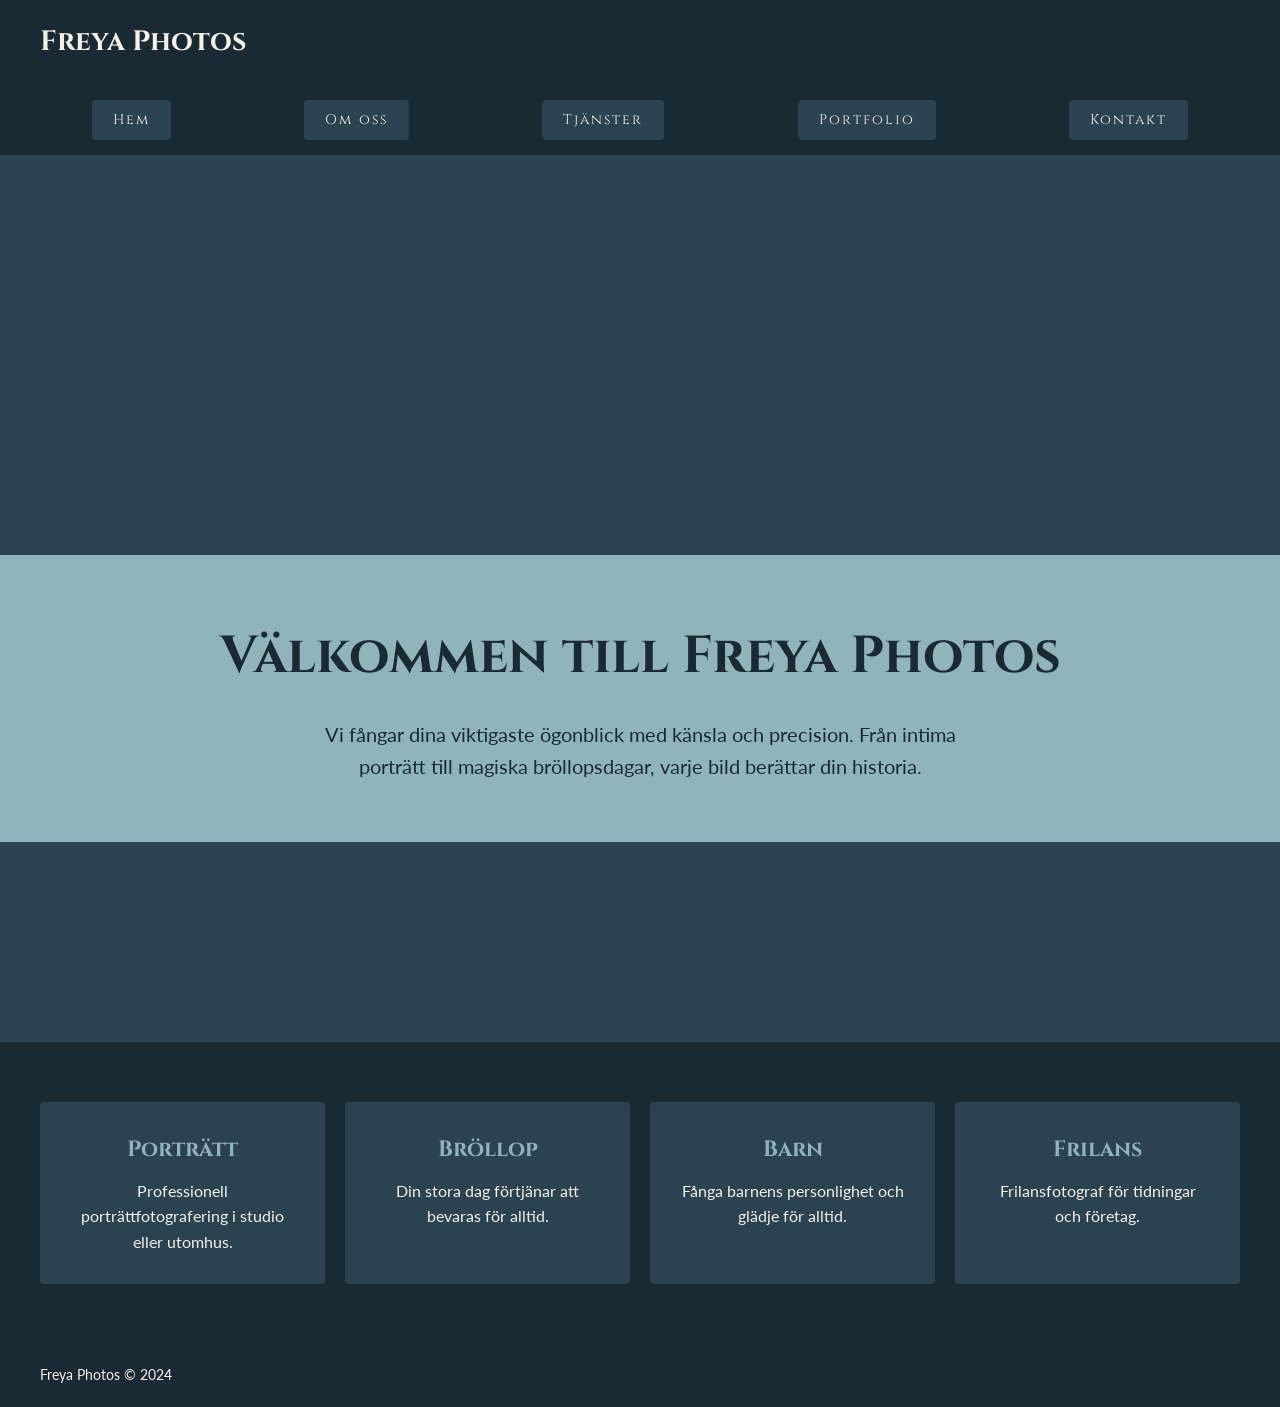
==== Index.html @ 5d170665 "första uppladdning" ====
<!DOCTYPE html>
<html lang="sv">

<head>
    <meta charset="UTF-8">
    <meta name="viewport" content="width=device-width, initial-scale=1.0">
    <title>Freya Photos | Hem</title>
    <link rel="preconnect" href="https://fonts.googleapis.com">
    <link href="https://fonts.googleapis.com/css2?family=Cinzel:wght@400;700&family=Lato:wght@400;700&display=swap"
        rel="stylesheet">
    <link rel="stylesheet" href="style.css">
</head>

<body>
    <header>
        <h1>Freya Photos</h1>
    </header>
    <nav>
        <input type="checkbox" id="meny-toggle">
        <label for="meny-toggle" class="hamburger">
            <span></span>
            <span></span>
            <span></span>
        </label>
        <div class="meny-länkar">
            <a href="Index.html">Hem</a>
            <a href="Omoss.html">Om oss</a>
            <a href="Tjanster.html">Tjänster</a>
            <a href="Portfolio.html">Portfolio</a>
            <a href="Kontakt.html">Kontakt</a>
        </div>
    </nav>
    <main>
        <section class="hero">
            <section class="hero">

                </div>
            </section>
        </section>
        <section class="welcome">
            <h2>Välkommen till Freya Photos</h2>
            <p>Vi fångar dina viktigaste ögonblick med känsla och precision. Från intima porträtt till magiska
                bröllopsdagar, varje bild berättar din historia.</p>
        </section>
        <section class="banner">
        </section>
        <section class="tjanster-hem">
            <a href="Tjanster.html#portratt" class="kort">
                <h3>Porträtt</h3>
                <p>Professionell porträttfotografering i studio eller utomhus.</p>
            </a>
            <a href="Tjanster.html#brollop" class="kort">
                <h3>Bröllop</h3>
                <p>Din stora dag förtjänar att bevaras för alltid.</p>
            </a>
            <a href="Tjanster.html#barn" class="kort">
                <h3>Barn</h3>
                <p>Fånga barnens personlighet och glädje för alltid.</p>
            </a>
            <a href="Tjanster.html#frilans" class="kort">
                <h3>Frilans</h3>
                <p>Frilansfotograf för tidningar och företag.</p>
            </a>
        </section>
    </main>
    <footer>
        <p>Freya Photos &copy; 2024</p>
    </footer>
</body>

</html>
---- style.css ----
* {
    margin: 0;
    padding: 0;
    box-sizing: border-box;
}

body {
    background-color: #2B4251;
    color: #F5F0E8;
    font-family: 'Lato', sans-serif;
    font-size: 16px;
    line-height: 1.6;
}

header {
    background-color: #1a2a35;
    padding: 20px 40px;
    display: flex;
    align-items: center;
}

header h1 {
    font-family: 'Cinzel', serif;
    font-size: 28px;
    color: #F5F0E8;
}

nav {
    background-color: #1a2a35;
    padding: 15px 40px;
    display: flex;
    align-items: center;
    justify-content: space-around;
}

#meny-toggle {
    display: none;
}

.hamburger {
    display: none;
    flex-direction: column;
    gap: 5px;
    cursor: pointer;
}

.hamburger span {
    display: block;
    width: 25px;
    height: 3px;
    background-color: #F5F0E8;
    border-radius: 3px;
}

.meny-länkar {
    display: flex;
    gap: 30px;
    width: 100%;
    justify-content: space-around;
}

.meny-länkar a {
    color: #F5F0E8;
    text-decoration: none;
    font-family: 'Cinzel', serif;
    font-size: 14px;
    letter-spacing: 2px;
    background-color: #2B4251;
    padding: 8px 20px;
    border-radius: 4px;
    border: 1px solid transparent;
}

.meny-länkar a:hover {
    background-color: #5B7D87;
}

footer {
    background-color: #1a2a35;
    padding: 20px 40px;
    text-align: left;
    color: #F5F0E8;
    font-size: 14px;
}

.hero {
    background-image: url('bilder/hav.png');
    background-size: cover;
    background-position: center;
    height: 400px;
    display: flex;
    align-items: center;
    justify-content: center;
    text-align: center;
}

.welcome {
    background-color: #91B3BC;
    color: #1a2a35;
    padding: 60px 40px;
    text-align: center;
}

.welcome h2 {
    font-family: 'Cinzel', serif;
    font-size: 52px;
    margin-bottom: 20px;
}

.welcome p {
    max-width: 700px;
    margin: 0 auto;
    font-size: 20px;
}

.banner {
    background-image: url('bilder/studio.png');
    background-size: cover;
    background-position: center;
    height: 200px;
    width: 100%;
}

.tjanster-hem {
    display: flex;
    justify-content: space-evenly;
    padding: 60px 40px;
    background-color: #1a2a35;
    gap: 20px;
}

.kort {
    background-color: #2B4251;
    padding: 30px;
    flex: 1;
    text-align: center;
    border-radius: 4px;
}

.kort h3 {
    font-family: 'Cinzel', serif;
    font-size: 22px;
    margin-bottom: 10px;
    color: #91B3BC;
}

a.kort {
    text-decoration: none;
    color: #F5F0E8;
    display: block;
}

a.kort:hover {
    background-color: #5B7D87;
}

.om-innehall {
    display: flex;
    gap: 60px;
    padding: 60px 40px;
    align-items: center;
}

.om-bild {
    flex: 1;
    background-image: url('bilder/freya.png');
    background-size: cover;
    background-position: 50% 20%;
    height: 400px;
    border-radius: 4px;
}

.om-text {
    flex: 1;
}

.om-text h2 {
    font-family: 'Cinzel', serif;
    font-size: 36px;
    margin-bottom: 20px;
    color: #91B3BC;
}

.om-text p {
    margin-bottom: 15px;
}

.tjanst-rad {
    display: flex;
    gap: 60px;
    padding: 60px 40px;
    align-items: center;
    border-bottom: 1px solid #5B7D87;
}

.tjanst-bild {
    flex: 1;
    height: 350px;
    border-radius: 4px;
}

.portratt-bild {
    background-image: url('bilder/porträtt-tjej.png');
    background-size: cover;
    background-position: center;
}

.brollop-bild {
    background-image: url('bilder/par.png');
    background-size: cover;
    background-position: 50% 20%;
}

.barn-bild {
    background-image: url('bilder/barn1.png');
    background-size: cover;
    background-position: center;
}

.frilans-bild {
    background-image: url('bilder/frilans1.png');
    background-size: cover;
    background-position: 50% 20%;
}

.tjanst-text {
    flex: 1;
}

.tjanst-text h2 {
    font-family: 'Cinzel', serif;
    font-size: 36px;
    margin-bottom: 20px;
    color: #91B3BC;
}

.tjanst-text p {
    margin-bottom: 15px;
}

.portfolio-rubrik {
    background-color: #1a2a35;
    padding: 40px;
    text-align: center;
}

.portfolio-rubrik h2 {
    font-family: 'Cinzel', serif;
    font-size: 42px;
    color: #91B3BC;
}

.galleri {
    padding: 40px;
    display: flex;
    flex-direction: column;
    gap: 20px;
}

.galleri-rad {
    display: flex;
    gap: 20px;
}

.galleri-bild {
    border: 1px solid #5B7D87;
    border-radius: 4px;
    background-size: cover;
    background-position: center;
}

.portratt {
    flex: 1;
    height: 400px;
}

.landskap {
    width: 100%;
    height: 250px;
}

.galleri-bild-1 {
    background-image: url('bilder/porträtt-tjej.png');
    background-size: cover;
    background-position: center;
}

.galleri-bild-2 {
    background-image: url('bilder/porträtt-kille1.png');
    background-size: cover;
    background-position: center;
}

.galleri-bild-3 {
    background-image: url('bilder/par2.png');
    background-size: cover;
    background-position: 50% 30%;
}

.galleri-bild-4 {
    background-image: url('bilder/barn2.png');
    background-size: cover;
    background-position: center;
}

.galleri-bild-5 {
    background-image: url('bilder/porträtt-man.png');
    background-size: cover;
    background-position: center;
}

.galleri-bild-6 {
    background-image: url('bilder/frilans2.png');
    background-size: cover;
    background-position: 50% 28%;
}

.kontakt-rubrik {
    background-color: #1a2a35;
    padding: 40px;
    text-align: center;
}

.kontakt-rubrik h2 {
    font-family: 'Cinzel', serif;
    font-size: 42px;
    color: #91B3BC;
}

.kontakt-innehall {
    display: flex;
    gap: 60px;
    padding: 60px 40px;
    align-items: flex-start;
}

.kontakt-info {
    flex: 1;
}

.kontakt-info h3 {
    font-family: 'Cinzel', serif;
    font-size: 28px;
    margin-bottom: 20px;
    color: #91B3BC;
}

.kontakt-info p {
    margin-bottom: 15px;
    font-size: 18px;
}

.kontakt-formular {
    flex: 1;
    display: flex;
    flex-direction: column;
    gap: 10px;
}

.kontakt-formular label {
    font-size: 14px;
    color: #91B3BC;
    letter-spacing: 1px;
}

.kontakt-formular input,
.kontakt-formular textarea {
    background-color: #1a2a35;
    border: 1px solid #5B7D87;
    color: #F5F0E8;
    padding: 12px;
    font-size: 16px;
    border-radius: 4px;
    font-family: 'Lato', sans-serif;
}

.kontakt-formular button {
    background-color: #5B7D87;
    color: #F5F0E8;
    border: none;
    padding: 14px;
    font-size: 16px;
    border-radius: 4px;
    cursor: pointer;
    font-family: 'Cinzel', serif;
    letter-spacing: 1px;
}

.kontakt-formular button:hover {
    background-color: #91B3BC;
    color: #1a2a35;
}

@media (max-width: 768px) {
    .hamburger {
        display: flex;
    }

    .meny-länkar {
        display: none;
        position: absolute;
        top: 60px;
        right: 0;
        background-color: #1a2a35;
        width: 100%;
        flex-direction: column;
        padding: 20px;
        gap: 10px;
    }

    #meny-toggle:checked~.meny-länkar {
        display: flex;
    }

    .om-innehall,
    .tjanst-rad,
    .tjanst-rad.omvand,
    .kontakt-innehall {
        flex-direction: column;
    }

    .galleri-rad {
        flex-direction: column;
    }

    .tjanst-bild,
    .om-bild {
        width: 100%;
        height: 250px;
    }
}
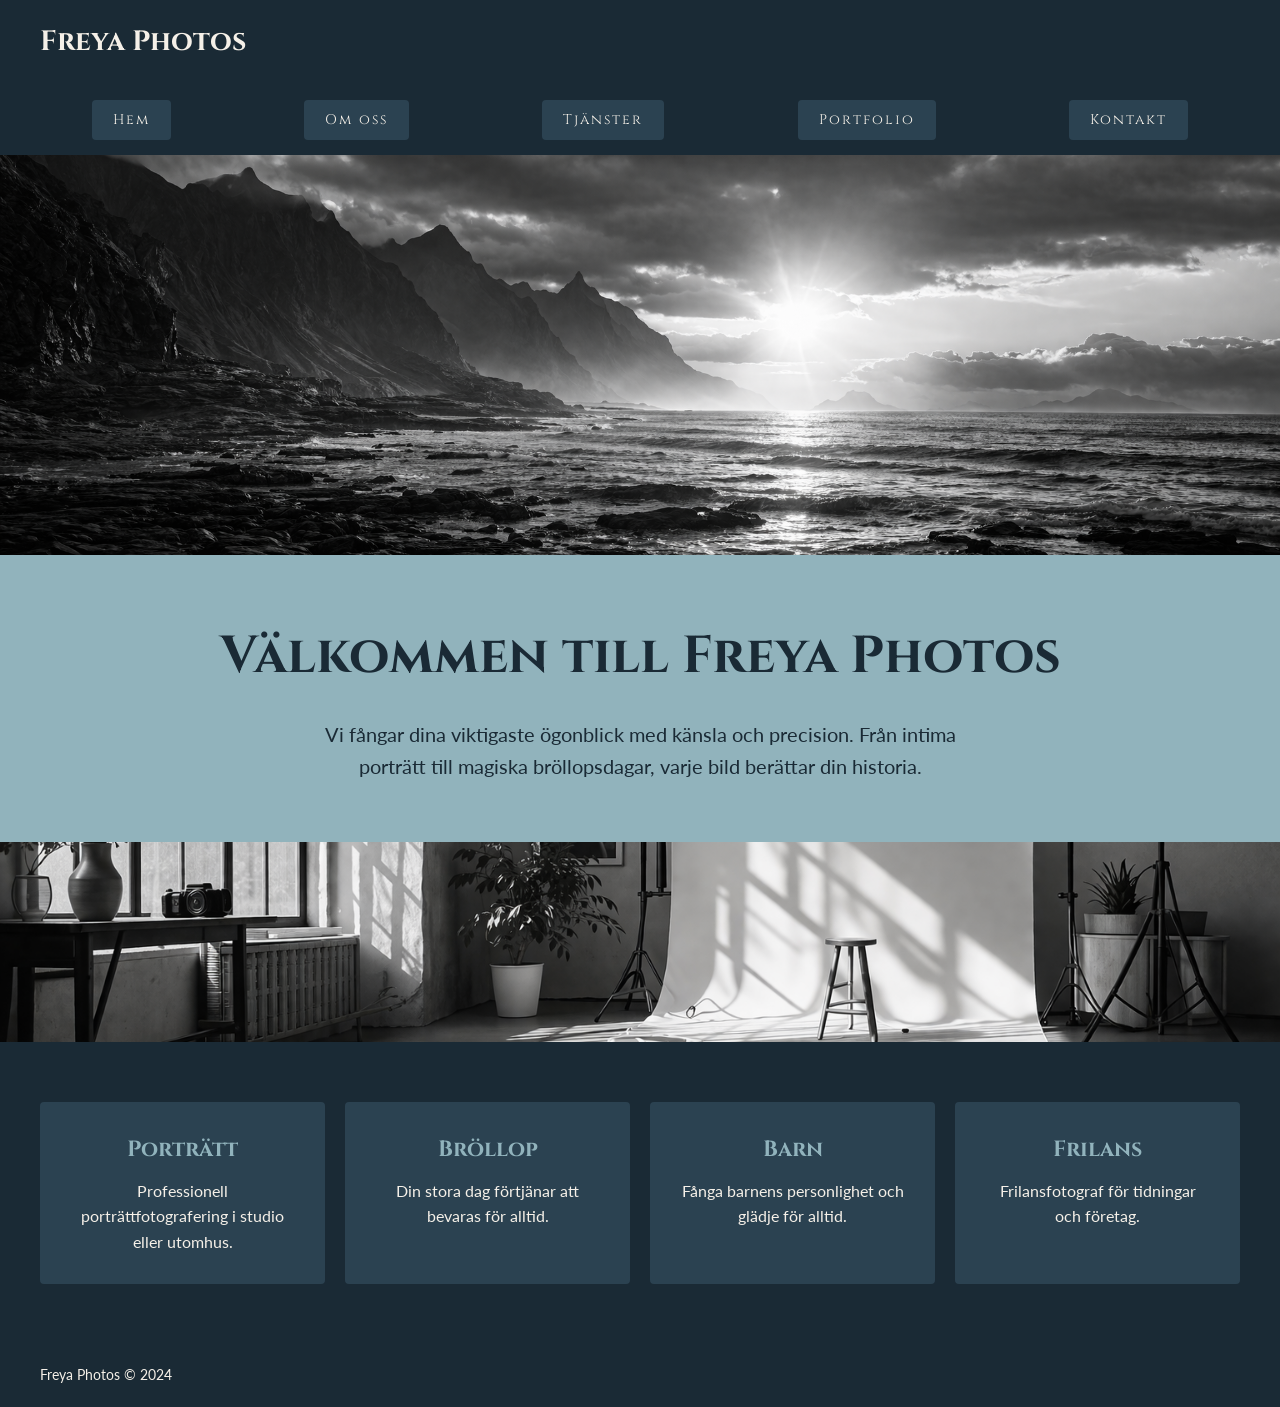
==== commit da29b072: "färdig sida med kommentarer och validerad kod" ====
--- a/Index.html
+++ b/Index.html
@@ -5,6 +5,7 @@
     <meta charset="UTF-8">
     <meta name="viewport" content="width=device-width, initial-scale=1.0">
     <title>Freya Photos | Hem</title>
+    <!-- Google Fonts - Cinzel för rubriker, Lato för brödtext -->
     <link rel="preconnect" href="https://fonts.googleapis.com">
     <link href="https://fonts.googleapis.com/css2?family=Cinzel:wght@400;700&family=Lato:wght@400;700&display=swap"
         rel="stylesheet">
@@ -12,9 +13,12 @@
 </head>
 
 <body>
+    <!-- Sidhuvud med logotyp -->
     <header>
         <h1>Freya Photos</h1>
     </header>
+
+    <!-- Navigering med hamburgermeny för mobil -->
     <nav>
         <input type="checkbox" id="meny-toggle">
         <label for="meny-toggle" class="hamburger">
@@ -30,20 +34,22 @@
             <a href="Kontakt.html">Kontakt</a>
         </div>
     </nav>
+
     <main>
-        <section class="hero">
-            <section class="hero">
+        <!-- Hero-bild som välkomnar besökaren -->
+        <div class="hero"></div>
 
-                </div>
-            </section>
-        </section>
+        <!-- Välkomsttext och tagline -->
         <section class="welcome">
             <h2>Välkommen till Freya Photos</h2>
             <p>Vi fångar dina viktigaste ögonblick med känsla och precision. Från intima porträtt till magiska
                 bröllopsdagar, varje bild berättar din historia.</p>
         </section>
-        <section class="banner">
-        </section>
+
+        <!-- Bred bildbanderoll som bryter av mellan sektioner -->
+        <div class="banner"></div>
+
+        <!-- Tjänstekort som länkar till tjänstesidan -->
         <section class="tjanster-hem">
             <a href="Tjanster.html#portratt" class="kort">
                 <h3>Porträtt</h3>
@@ -63,9 +69,12 @@
             </a>
         </section>
     </main>
+
+    <!-- Sidfot med copyright -->
     <footer>
         <p>Freya Photos &copy; 2024</p>
     </footer>
+
 </body>
 
 </html>
--- a/style.css
+++ b/style.css
@@ -1,9 +1,13 @@
+/* ===== RESET ===== */
+/* Nollställer webbläsarens inbyggda marginaler och padding */
 * {
     margin: 0;
     padding: 0;
     box-sizing: border-box;
 }
 
+/* ===== GRUNDSTYLING ===== */
+/* Bakgrundsfärg, textfärg och typsnitt för hela sidan */
 body {
     background-color: #2B4251;
     color: #F5F0E8;
@@ -12,6 +16,7 @@
     line-height: 1.6;
 }
 
+/* ===== HEADER ===== */
 header {
     background-color: #1a2a35;
     padding: 20px 40px;
@@ -19,12 +24,14 @@
     align-items: center;
 }
 
+/* Logotypens typsnitt och storlek */
 header h1 {
     font-family: 'Cinzel', serif;
     font-size: 28px;
     color: #F5F0E8;
 }
 
+/* ===== NAVIGERING ===== */
 nav {
     background-color: #1a2a35;
     padding: 15px 40px;
@@ -33,10 +40,12 @@
     justify-content: space-around;
 }
 
+/* Döljer checkbox som styr hamburgermeny */
 #meny-toggle {
     display: none;
 }
 
+/* Hamburgermenyns tre streck, dold på desktop */
 .hamburger {
     display: none;
     flex-direction: column;
@@ -44,6 +53,7 @@
     cursor: pointer;
 }
 
+/* Varje streck i hamburgarmenyn */
 .hamburger span {
     display: block;
     width: 25px;
@@ -52,6 +62,7 @@
     border-radius: 3px;
 }
 
+/* Navlänkarnas container */
 .meny-länkar {
     display: flex;
     gap: 30px;
@@ -59,6 +70,7 @@
     justify-content: space-around;
 }
 
+/* Styling för varje navlänk */
 .meny-länkar a {
     color: #F5F0E8;
     text-decoration: none;
@@ -71,10 +83,12 @@
     border: 1px solid transparent;
 }
 
+/* Hover-effekt på navlänkar */
 .meny-länkar a:hover {
     background-color: #5B7D87;
 }
 
+/* ===== FOOTER ===== */
 footer {
     background-color: #1a2a35;
     padding: 20px 40px;
@@ -83,6 +97,8 @@
     font-size: 14px;
 }
 
+/* ===== HEM - HERO ===== */
+/* Stor välkomstbild som täcker hela bredden */
 .hero {
     background-image: url('bilder/hav.png');
     background-size: cover;
@@ -94,6 +110,7 @@
     text-align: center;
 }
 
+/* ===== HEM - VÄLKOMSTSEKTION ===== */
 .welcome {
     background-color: #91B3BC;
     color: #1a2a35;
@@ -107,12 +124,15 @@
     margin-bottom: 20px;
 }
 
+/* Max-bredd på texten för bättre läsbarhet */
 .welcome p {
     max-width: 700px;
     margin: 0 auto;
     font-size: 20px;
 }
 
+/* ===== BANNER ===== */
+/* Bred bildbanderoll som används som visuell brytpunkt */
 .banner {
     background-image: url('bilder/studio.png');
     background-size: cover;
@@ -121,6 +141,8 @@
     width: 100%;
 }
 
+/* ===== HEM - TJÄNSTEKORT ===== */
+/* Container för de fyra tjänstekorten på startsidan */
 .tjanster-hem {
     display: flex;
     justify-content: space-evenly;
@@ -129,6 +151,7 @@
     gap: 20px;
 }
 
+/* Enskilt tjänstekort */
 .kort {
     background-color: #2B4251;
     padding: 30px;
@@ -144,6 +167,7 @@
     color: #91B3BC;
 }
 
+/* Kortets länkstyling, tar bort understreck och ändrar färg */
 a.kort {
     text-decoration: none;
     color: #F5F0E8;
@@ -154,6 +178,8 @@
     background-color: #5B7D87;
 }
 
+/* ===== OM OSS ===== */
+/* Tvåkolumnslayout med bild och text bredvid varandra */
 .om-innehall {
     display: flex;
     gap: 60px;
@@ -161,11 +187,12 @@
     align-items: center;
 }
 
+/* Bilden på fotografen */
 .om-bild {
     flex: 1;
     background-image: url('bilder/freya.png');
     background-size: cover;
-    background-position: 50% 20%;
+    background-position: center 10%;
     height: 400px;
     border-radius: 4px;
 }
@@ -185,6 +212,8 @@
     margin-bottom: 15px;
 }
 
+/* ===== TJÄNSTER ===== */
+/* Varje tjänst visas som en rad med bild och text */
 .tjanst-rad {
     display: flex;
     gap: 60px;
@@ -193,14 +222,16 @@
     border-bottom: 1px solid #5B7D87;
 }
 
+/* Bildcontainer för varje tjänst */
 .tjanst-bild {
     flex: 1;
     height: 350px;
     border-radius: 4px;
 }
 
+/* Bakgrundsbilder för respektive tjänst */
 .portratt-bild {
-    background-image: url('bilder/porträtt-tjej.png');
+    background-image: url('bilder/portratt-tjej.png');
     background-size: cover;
     background-position: center;
 }
@@ -238,6 +269,7 @@
     margin-bottom: 15px;
 }
 
+/* ===== PORTFOLIO ===== */
 .portfolio-rubrik {
     background-color: #1a2a35;
     padding: 40px;
@@ -250,6 +282,7 @@
     color: #91B3BC;
 }
 
+/* Galleriet använder flexbox för att stapla rader */
 .galleri {
     padding: 40px;
     display: flex;
@@ -257,11 +290,13 @@
     gap: 20px;
 }
 
+/* En rad med två porträttbilder bredvid varandra */
 .galleri-rad {
     display: flex;
     gap: 20px;
 }
 
+/* Grundstyling för alla galleribilder */
 .galleri-bild {
     border: 1px solid #5B7D87;
     border-radius: 4px;
@@ -269,52 +304,46 @@
     background-position: center;
 }
 
-.portratt {
+/* Porträttformat, högre än bred */
+.galleri-bild.portratt {
     flex: 1;
     height: 400px;
 }
 
-.landskap {
+/* Landskapsformat, bred och låg */
+.galleri-bild.landskap {
     width: 100%;
     height: 250px;
 }
 
+/* Bakgrundsbilder för varje galleribild */
 .galleri-bild-1 {
-    background-image: url('bilder/porträtt-tjej.png');
-    background-size: cover;
-    background-position: center;
+    background-image: url('bilder/portratt-tjej.png');
 }
 
 .galleri-bild-2 {
-    background-image: url('bilder/porträtt-kille1.png');
-    background-size: cover;
-    background-position: center;
+    background-image: url('bilder/portratt-kille1.png');
 }
 
 .galleri-bild-3 {
     background-image: url('bilder/par2.png');
-    background-size: cover;
     background-position: 50% 30%;
 }
 
 .galleri-bild-4 {
     background-image: url('bilder/barn2.png');
-    background-size: cover;
-    background-position: center;
 }
 
 .galleri-bild-5 {
-    background-image: url('bilder/porträtt-man.png');
-    background-size: cover;
-    background-position: center;
+    background-image: url('bilder/portratt-man.png');
 }
 
 .galleri-bild-6 {
     background-image: url('bilder/frilans2.png');
-    background-size: cover;
     background-position: 50% 28%;
 }
 
+/* ===== KONTAKT ===== */
 .kontakt-rubrik {
     background-color: #1a2a35;
     padding: 40px;
@@ -327,6 +356,7 @@
     color: #91B3BC;
 }
 
+/* Tvåkolumnslayout med kontaktinfo och formulär */
 .kontakt-innehall {
     display: flex;
     gap: 60px;
@@ -350,6 +380,7 @@
     font-size: 18px;
 }
 
+/* Formuläret staplar fält vertikalt med flexbox */
 .kontakt-formular {
     flex: 1;
     display: flex;
@@ -363,6 +394,7 @@
     letter-spacing: 1px;
 }
 
+/* Styling för inputfält och textarea */
 .kontakt-formular input,
 .kontakt-formular textarea {
     background-color: #1a2a35;
@@ -374,6 +406,7 @@
     font-family: 'Lato', sans-serif;
 }
 
+/* Skicka-knappen */
 .kontakt-formular button {
     background-color: #5B7D87;
     color: #F5F0E8;
@@ -391,11 +424,16 @@
     color: #1a2a35;
 }
 
+/* ===== MOBILANPASSNING ===== */
+/* Aktiveras när skärmen är smalare än 768px */
 @media (max-width: 768px) {
+
+    /* Visar hamburgarmenyn på mobil */
     .hamburger {
         display: flex;
     }
 
+    /* Döljer navlänkarna tills hamburgarmenyn klickas */
     .meny-länkar {
         display: none;
         position: absolute;
@@ -408,10 +446,12 @@
         gap: 10px;
     }
 
+    /* Visar menyn när checkboxen är ikryssad */
     #meny-toggle:checked~.meny-länkar {
         display: flex;
     }
 
+    /* Staplar kolumnlayouter vertikalt på mobil */
     .om-innehall,
     .tjanst-rad,
     .tjanst-rad.omvand,
@@ -419,13 +459,59 @@
         flex-direction: column;
     }
 
+    /* Freya-bilden visas under texten på mobil */
+    .om-bild {
+        width: 100%;
+        height: 350px;
+        order: 2;
+    }
+
+    .om-text {
+        order: 1;
+    }
+
+    /* Gallerirader staplas vertikalt */
     .galleri-rad {
         flex-direction: column;
     }
 
-    .tjanst-bild,
-    .om-bild {
+    /* Porträttbilder i galleriet anpassas till full bredd */
+    .galleri-bild.portratt {
+        height: 300px;
+        width: 100%;
+        flex: none;
+    }
+
+    /* Landskapsbilder i galleriet anpassas till full bredd */
+    .galleri-bild.landskap {
+        height: 200px;
+        width: 100%;
+    }
+
+    /* Tjänstebilder anpassas till full bredd */
+    .tjanst-bild {
         width: 100%;
         height: 250px;
     }
+
+    /* Specifika tjänstebilder får höjd på mobil */
+    .portratt-bild,
+    .brollop-bild,
+    .barn-bild,
+    .frilans-bild {
+        height: 250px;
+        width: 100%;
+    }
+
+    /* Tjänstekorten staplas vertikalt */
+    .tjanster-hem {
+        flex-direction: column;
+        padding: 30px 20px;
+    }
+
+    /* Länkkorten tar full bredd på mobil */
+    a.kort {
+        width: 100%;
+        box-sizing: border-box;
+    }
 }
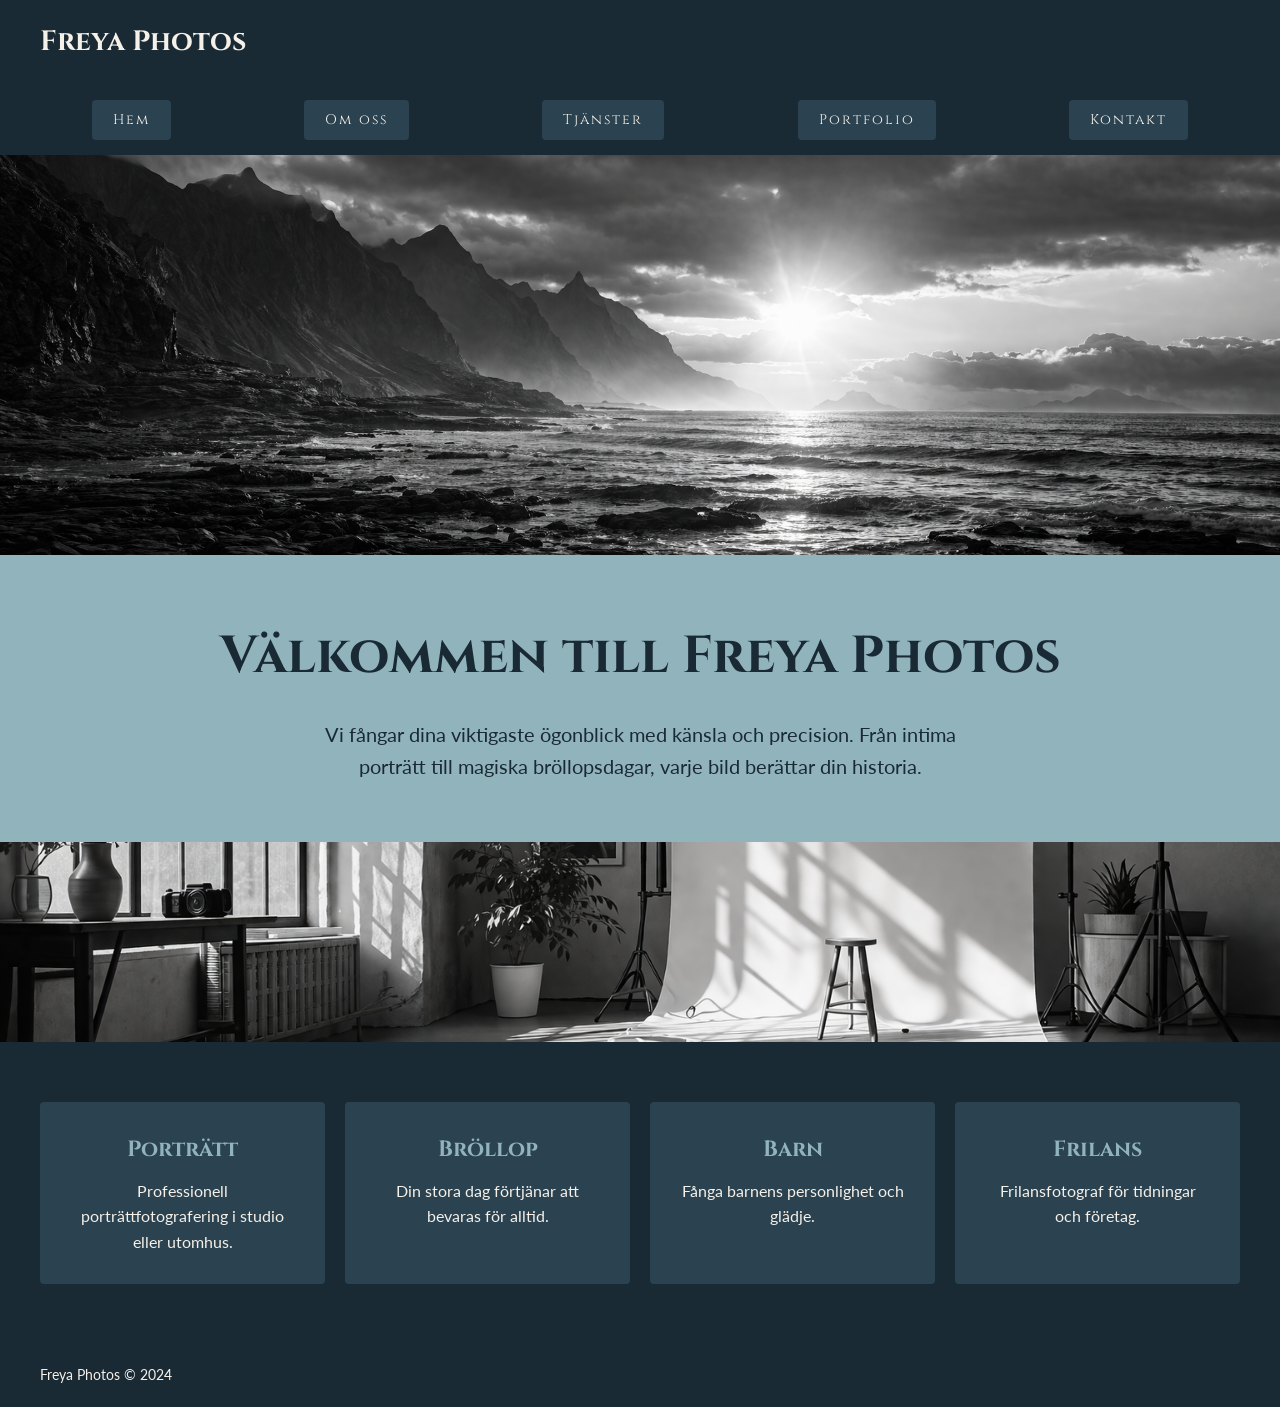
==== commit 9a015758: "uppdaterad text" ====
--- a/Index.html
+++ b/Index.html
@@ -61,7 +61,7 @@
             </a>
             <a href="Tjanster.html#barn" class="kort">
                 <h3>Barn</h3>
-                <p>Fånga barnens personlighet och glädje för alltid.</p>
+                <p>Fånga barnens personlighet och glädje.</p>
             </a>
             <a href="Tjanster.html#frilans" class="kort">
                 <h3>Frilans</h3>
